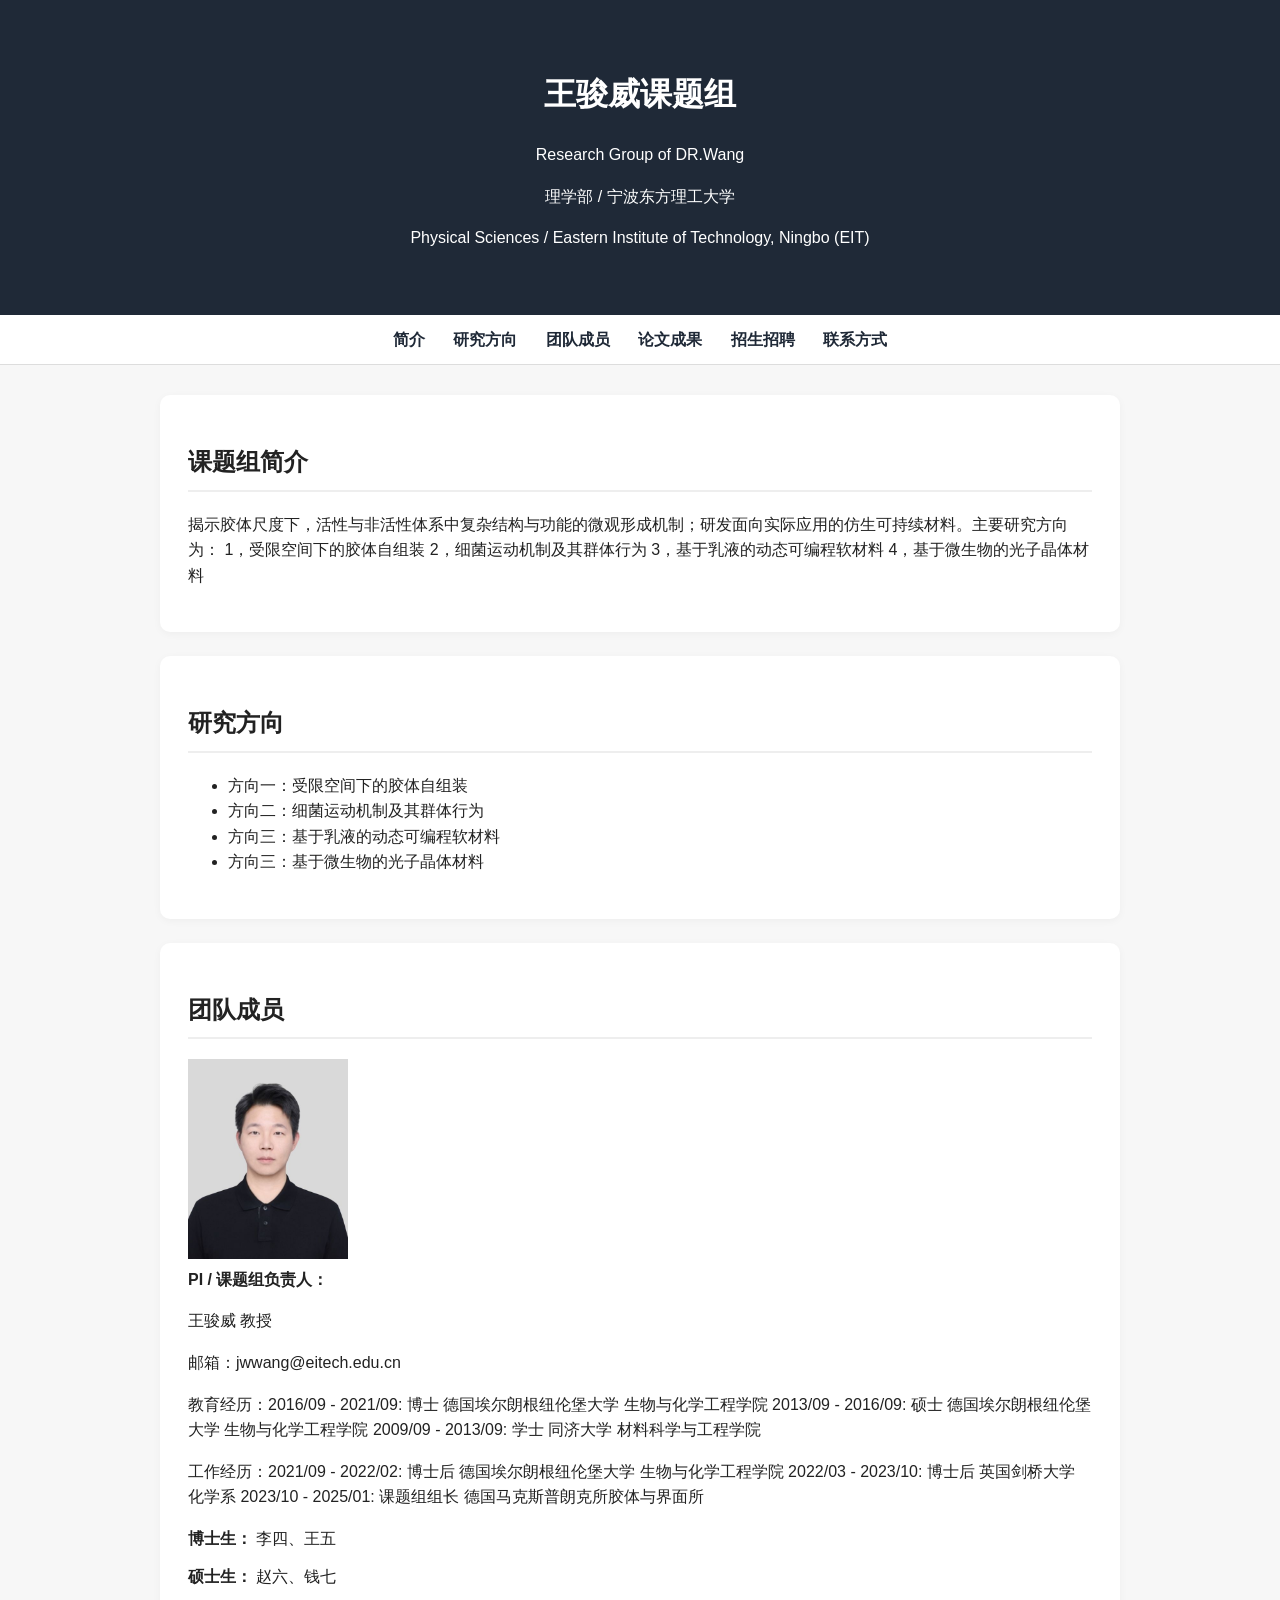
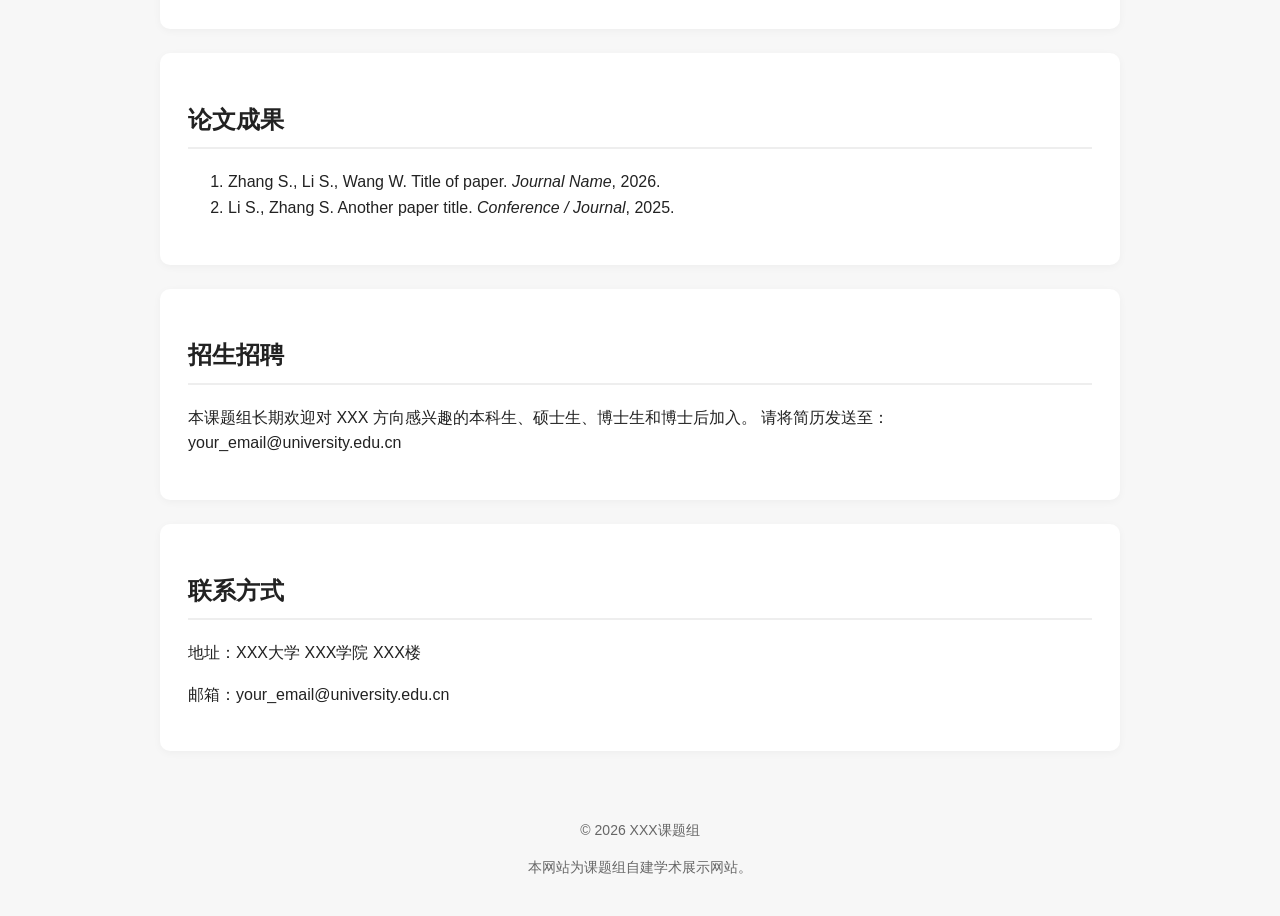
==== index.html @ a70070eb "Update index.html" ====
<!DOCTYPE html>
<html lang="zh-CN">
<head>
  <meta charset="UTF-8" />
  <meta name="viewport" content="width=device-width, initial-scale=1.0" />
  <title>王骏威课题组</title>
  <style>
    body {
      margin: 0;
      font-family: -apple-system, BlinkMacSystemFont, "Segoe UI", "Microsoft YaHei", sans-serif;
      line-height: 1.6;
      color: #222;
      background: #f7f7f7;
    }

    header {
      background: #1f2937;
      color: white;
      padding: 48px 20px;
      text-align: center;
    }

    nav {
      background: white;
      border-bottom: 1px solid #ddd;
      text-align: center;
      padding: 12px;
      position: sticky;
      top: 0;
    }

    nav a {
      margin: 0 12px;
      color: #1f2937;
      text-decoration: none;
      font-weight: 600;
    }

    main {
      max-width: 960px;
      margin: 30px auto;
      padding: 0 20px;
    }

    section {
      background: white;
      margin-bottom: 24px;
      padding: 28px;
      border-radius: 10px;
      box-shadow: 0 2px 8px rgba(0,0,0,0.04);
    }

    h2 {
      border-bottom: 2px solid #eee;
      padding-bottom: 8px;
    }

    .member {
      margin-bottom: 12px;
    }

    footer {
      text-align: center;
      color: #666;
      padding: 24px;
      font-size: 14px;
    }
  </style>
</head>

<body>
  <header>
    <h1>王骏威课题组</h1>
    <p>Research Group of DR.Wang</p>
    <p>理学部 / 宁波东方理工大学</p>
    <p>Physical Sciences / Eastern Institute of Technology, Ningbo (EIT)</p>
  </header>

  <nav>
    <a href="#about">简介</a>
    <a href="#research">研究方向</a>
    <a href="#people">团队成员</a>
    <a href="#publications">论文成果</a>
    <a href="#openings">招生招聘</a>
    <a href="#contact">联系方式</a>
  </nav>

  <main>
    <section id="about">
      <h2>课题组简介</h2>
      <p>
        揭示胶体尺度下，活性与非活性体系中复杂结构与功能的微观形成机制；研发面向实际应用的仿生可持续材料。主要研究方向为：
        1，受限空间下的胶体自组装
        2，细菌运动机制及其群体行为
        3，基于乳液的动态可编程软材料
        4，基于微生物的光子晶体材料
      </p>
    </section>

    <section id="research">
      <h2>研究方向</h2>
      <ul>
        <li>方向一：受限空间下的胶体自组装</li>
        <li>方向二：细菌运动机制及其群体行为</li>
        <li>方向三：基于乳液的动态可编程软材料</li>
        <li>方向三：基于微生物的光子晶体材料</li>
      </ul>
    </section>

    <section id="people">
      <h2>团队成员</h2>
      <div class="member">
        <img src="allimages/PI.jpg" alt="导师照片" style="width:160px; height:200px;">

        <div>
          
          <strong>PI / 课题组负责人：</strong> 
          <p>王骏威 教授</p>
          <p>邮箱：jwwang@eitech.edu.cn</p>
          <p>教育经历：2016/09 - 2021/09: 博士 德国埃尔朗根纽伦堡大学 生物与化学工程学院 
                      2013/09 - 2016/09: 硕士 德国埃尔朗根纽伦堡大学 生物与化学工程学院
                      2009/09 - 2013/09: 学士 同济大学 材料科学与工程学院
          </p>
          <p>工作经历：2021/09 - 2022/02: 博士后 德国埃尔朗根纽伦堡大学 生物与化学工程学院 
                      2022/03 - 2023/10: 博士后 英国剑桥大学 化学系
                      2023/10 - 2025/01: 课题组组长 德国马克斯普朗克所胶体与界面所</p>
        </div>
      </div>




      
      <div class="member">
        <strong>博士生：</strong> 李四、王五
      </div>
      <div class="member">
        <strong>硕士生：</strong> 赵六、钱七
      </div>
    </section>

    <section id="publications">
      <h2>论文成果</h2>
      <ol>
        <li>
          Zhang S., Li S., Wang W. Title of paper. <em>Journal Name</em>, 2026.
        </li>
        <li>
          Li S., Zhang S. Another paper title. <em>Conference / Journal</em>, 2025.
        </li>
      </ol>
    </section>

    <section id="openings">
      <h2>招生招聘</h2>
      <p>
        本课题组长期欢迎对 XXX 方向感兴趣的本科生、硕士生、博士生和博士后加入。
        请将简历发送至：your_email@university.edu.cn
      </p>
    </section>

    <section id="contact">
      <h2>联系方式</h2>
      <p>地址：XXX大学 XXX学院 XXX楼</p>
      <p>邮箱：your_email@university.edu.cn</p>
    </section>
  </main>

  <footer>
    <p>© 2026 XXX课题组</p>
    <p>本网站为课题组自建学术展示网站。</p>
  </footer>
</body>
</html>
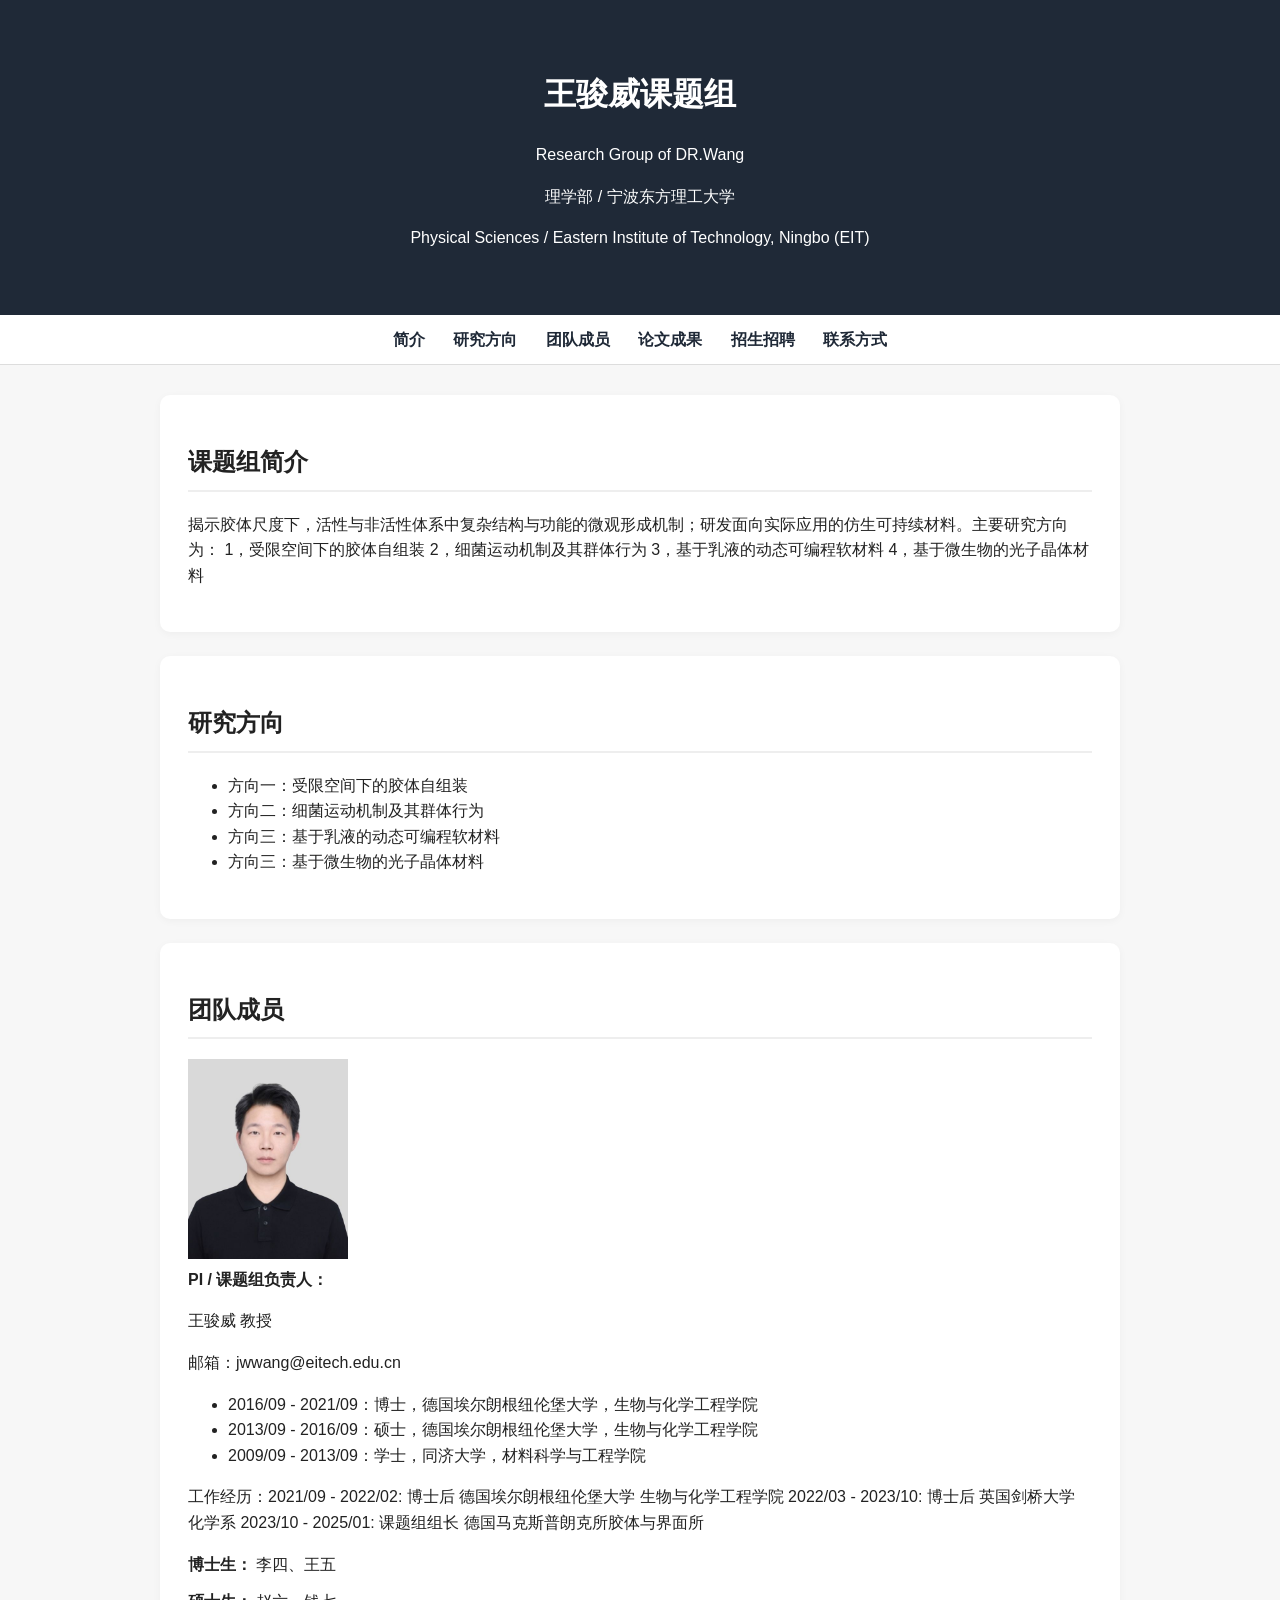
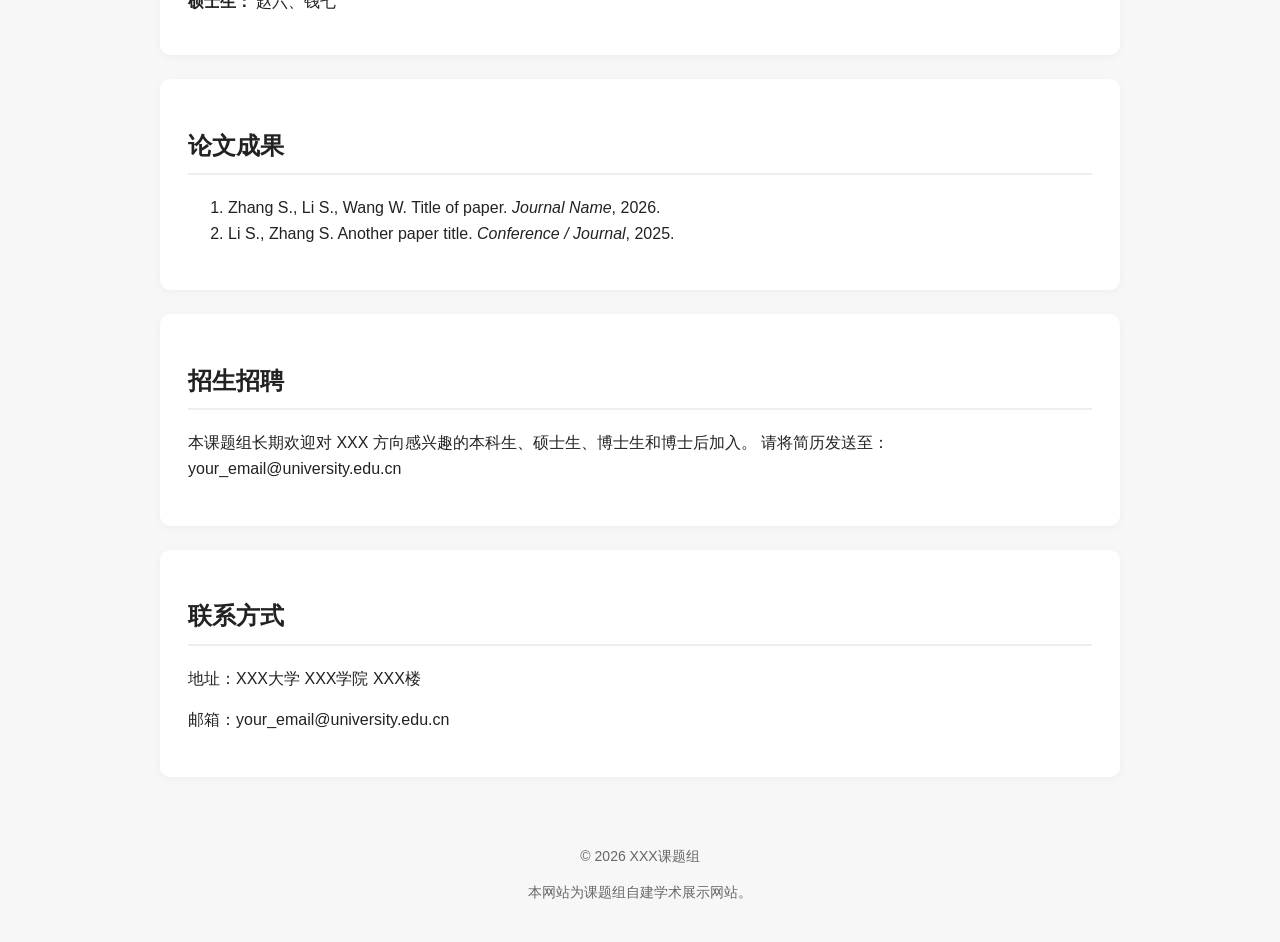
==== commit 6df52dcc: "Update index.html" ====
--- a/index.html
+++ b/index.html
@@ -117,10 +117,11 @@
           <strong>PI / 课题组负责人：</strong> 
           <p>王骏威 教授</p>
           <p>邮箱：jwwang@eitech.edu.cn</p>
-          <p>教育经历：2016/09 - 2021/09: 博士 德国埃尔朗根纽伦堡大学 生物与化学工程学院 
-                      2013/09 - 2016/09: 硕士 德国埃尔朗根纽伦堡大学 生物与化学工程学院
-                      2009/09 - 2013/09: 学士 同济大学 材料科学与工程学院
-          </p>
+          <ul>
+           <li>2016/09 - 2021/09：博士，德国埃尔朗根纽伦堡大学，生物与化学工程学院</li>
+           <li>2013/09 - 2016/09：硕士，德国埃尔朗根纽伦堡大学，生物与化学工程学院</li>
+           <li>2009/09 - 2013/09：学士，同济大学，材料科学与工程学院</li>
+          </ul>
           <p>工作经历：2021/09 - 2022/02: 博士后 德国埃尔朗根纽伦堡大学 生物与化学工程学院 
                       2022/03 - 2023/10: 博士后 英国剑桥大学 化学系
                       2023/10 - 2025/01: 课题组组长 德国马克斯普朗克所胶体与界面所</p>
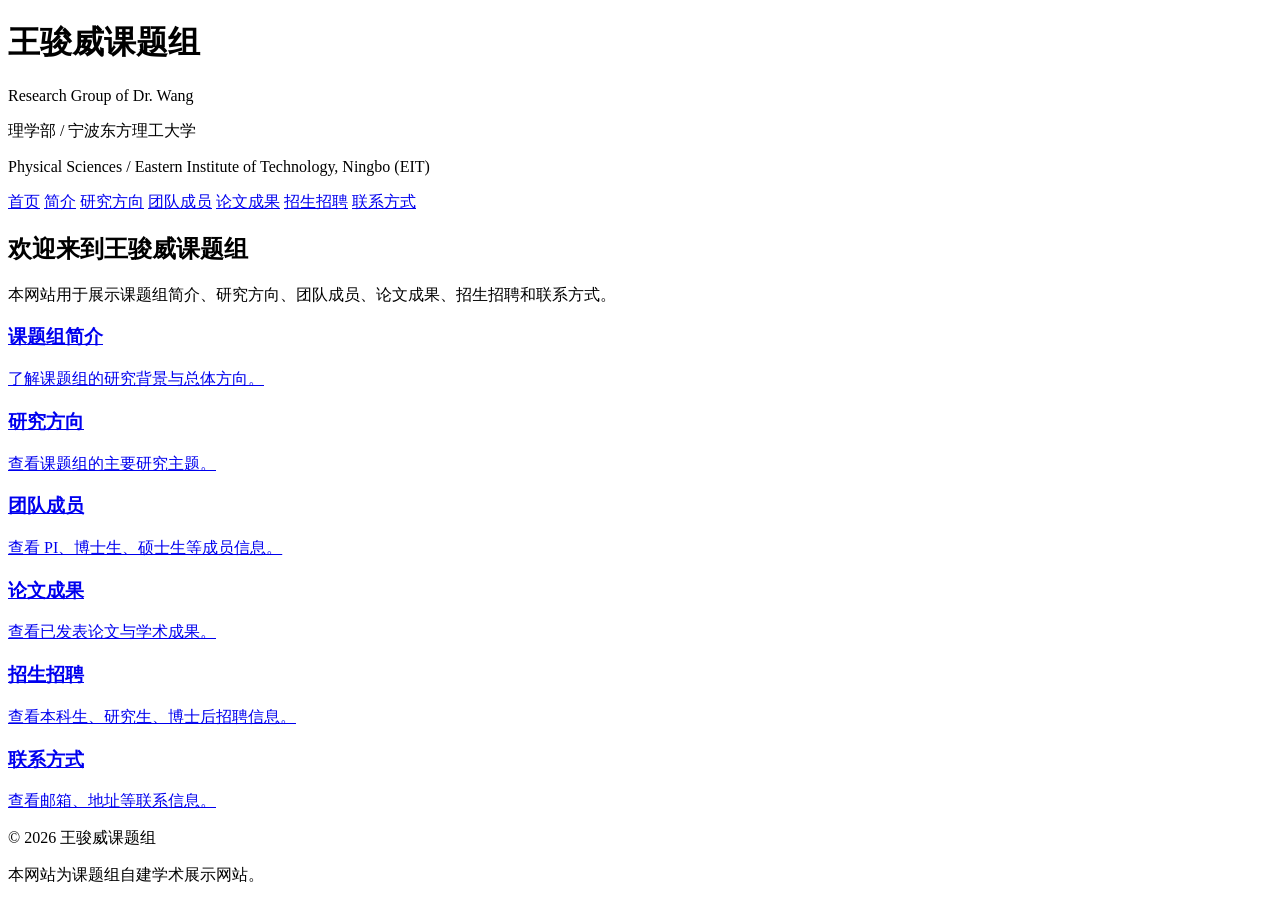
==== commit ce004df8: "Update index.html" ====
--- a/index.html
+++ b/index.html
@@ -4,171 +4,70 @@
   <meta charset="UTF-8" />
   <meta name="viewport" content="width=device-width, initial-scale=1.0" />
   <title>王骏威课题组</title>
-  <style>
-    body {
-      margin: 0;
-      font-family: -apple-system, BlinkMacSystemFont, "Segoe UI", "Microsoft YaHei", sans-serif;
-      line-height: 1.6;
-      color: #222;
-      background: #f7f7f7;
-    }
-
-    header {
-      background: #1f2937;
-      color: white;
-      padding: 48px 20px;
-      text-align: center;
-    }
-
-    nav {
-      background: white;
-      border-bottom: 1px solid #ddd;
-      text-align: center;
-      padding: 12px;
-      position: sticky;
-      top: 0;
-    }
-
-    nav a {
-      margin: 0 12px;
-      color: #1f2937;
-      text-decoration: none;
-      font-weight: 600;
-    }
-
-    main {
-      max-width: 960px;
-      margin: 30px auto;
-      padding: 0 20px;
-    }
-
-    section {
-      background: white;
-      margin-bottom: 24px;
-      padding: 28px;
-      border-radius: 10px;
-      box-shadow: 0 2px 8px rgba(0,0,0,0.04);
-    }
-
-    h2 {
-      border-bottom: 2px solid #eee;
-      padding-bottom: 8px;
-    }
-
-    .member {
-      margin-bottom: 12px;
-    }
-
-    footer {
-      text-align: center;
-      color: #666;
-      padding: 24px;
-      font-size: 14px;
-    }
-  </style>
+  <link rel="stylesheet" href="style.css" />
 </head>
 
 <body>
   <header>
     <h1>王骏威课题组</h1>
-    <p>Research Group of DR.Wang</p>
+    <p>Research Group of Dr. Wang</p>
     <p>理学部 / 宁波东方理工大学</p>
     <p>Physical Sciences / Eastern Institute of Technology, Ningbo (EIT)</p>
   </header>
 
   <nav>
-    <a href="#about">简介</a>
-    <a href="#research">研究方向</a>
-    <a href="#people">团队成员</a>
-    <a href="#publications">论文成果</a>
-    <a href="#openings">招生招聘</a>
-    <a href="#contact">联系方式</a>
+    <a href="index.html" class="active">首页</a>
+    <a href="about.html">简介</a>
+    <a href="research.html">研究方向</a>
+    <a href="people.html">团队成员</a>
+    <a href="publications.html">论文成果</a>
+    <a href="openings.html">招生招聘</a>
+    <a href="contact.html">联系方式</a>
   </nav>
 
   <main>
-    <section id="about">
-      <h2>课题组简介</h2>
+    <section>
+      <h2>欢迎来到王骏威课题组</h2>
       <p>
-        揭示胶体尺度下，活性与非活性体系中复杂结构与功能的微观形成机制；研发面向实际应用的仿生可持续材料。主要研究方向为：
-        1，受限空间下的胶体自组装
-        2，细菌运动机制及其群体行为
-        3，基于乳液的动态可编程软材料
-        4，基于微生物的光子晶体材料
+        本网站用于展示课题组简介、研究方向、团队成员、论文成果、招生招聘和联系方式。
       </p>
     </section>
 
-    <section id="research">
-      <h2>研究方向</h2>
-      <ul>
-        <li>方向一：受限空间下的胶体自组装</li>
-        <li>方向二：细菌运动机制及其群体行为</li>
-        <li>方向三：基于乳液的动态可编程软材料</li>
-        <li>方向三：基于微生物的光子晶体材料</li>
-      </ul>
-    </section>
+    <div class="card-list">
+      <a class="card" href="about.html">
+        <h3>课题组简介</h3>
+        <p>了解课题组的研究背景与总体方向。</p>
+      </a>
 
-    <section id="people">
-      <h2>团队成员</h2>
-      <div class="member">
-        <img src="allimages/PI.jpg" alt="导师照片" style="width:160px; height:200px;">
+      <a class="card" href="research.html">
+        <h3>研究方向</h3>
+        <p>查看课题组的主要研究主题。</p>
+      </a>
 
-        <div>
-          
-          <strong>PI / 课题组负责人：</strong> 
-          <p>王骏威 教授</p>
-          <p>邮箱：jwwang@eitech.edu.cn</p>
-          <ul>
-           <li>2016/09 - 2021/09：博士，德国埃尔朗根纽伦堡大学，生物与化学工程学院</li>
-           <li>2013/09 - 2016/09：硕士，德国埃尔朗根纽伦堡大学，生物与化学工程学院</li>
-           <li>2009/09 - 2013/09：学士，同济大学，材料科学与工程学院</li>
-          </ul>
-          <p>工作经历：2021/09 - 2022/02: 博士后 德国埃尔朗根纽伦堡大学 生物与化学工程学院 
-                      2022/03 - 2023/10: 博士后 英国剑桥大学 化学系
-                      2023/10 - 2025/01: 课题组组长 德国马克斯普朗克所胶体与界面所</p>
-        </div>
-      </div>
+      <a class="card" href="people.html">
+        <h3>团队成员</h3>
+        <p>查看 PI、博士生、硕士生等成员信息。</p>
+      </a>
 
+      <a class="card" href="publications.html">
+        <h3>论文成果</h3>
+        <p>查看已发表论文与学术成果。</p>
+      </a>
 
+      <a class="card" href="openings.html">
+        <h3>招生招聘</h3>
+        <p>查看本科生、研究生、博士后招聘信息。</p>
+      </a>
 
-
-      
-      <div class="member">
-        <strong>博士生：</strong> 李四、王五
-      </div>
-      <div class="member">
-        <strong>硕士生：</strong> 赵六、钱七
-      </div>
-    </section>
-
-    <section id="publications">
-      <h2>论文成果</h2>
-      <ol>
-        <li>
-          Zhang S., Li S., Wang W. Title of paper. <em>Journal Name</em>, 2026.
-        </li>
-        <li>
-          Li S., Zhang S. Another paper title. <em>Conference / Journal</em>, 2025.
-        </li>
-      </ol>
-    </section>
-
-    <section id="openings">
-      <h2>招生招聘</h2>
-      <p>
-        本课题组长期欢迎对 XXX 方向感兴趣的本科生、硕士生、博士生和博士后加入。
-        请将简历发送至：your_email@university.edu.cn
-      </p>
-    </section>
-
-    <section id="contact">
-      <h2>联系方式</h2>
-      <p>地址：XXX大学 XXX学院 XXX楼</p>
-      <p>邮箱：your_email@university.edu.cn</p>
-    </section>
+      <a class="card" href="contact.html">
+        <h3>联系方式</h3>
+        <p>查看邮箱、地址等联系信息。</p>
+      </a>
+    </div>
   </main>
 
   <footer>
-    <p>© 2026 XXX课题组</p>
+    <p>© 2026 王骏威课题组</p>
     <p>本网站为课题组自建学术展示网站。</p>
   </footer>
 </body>
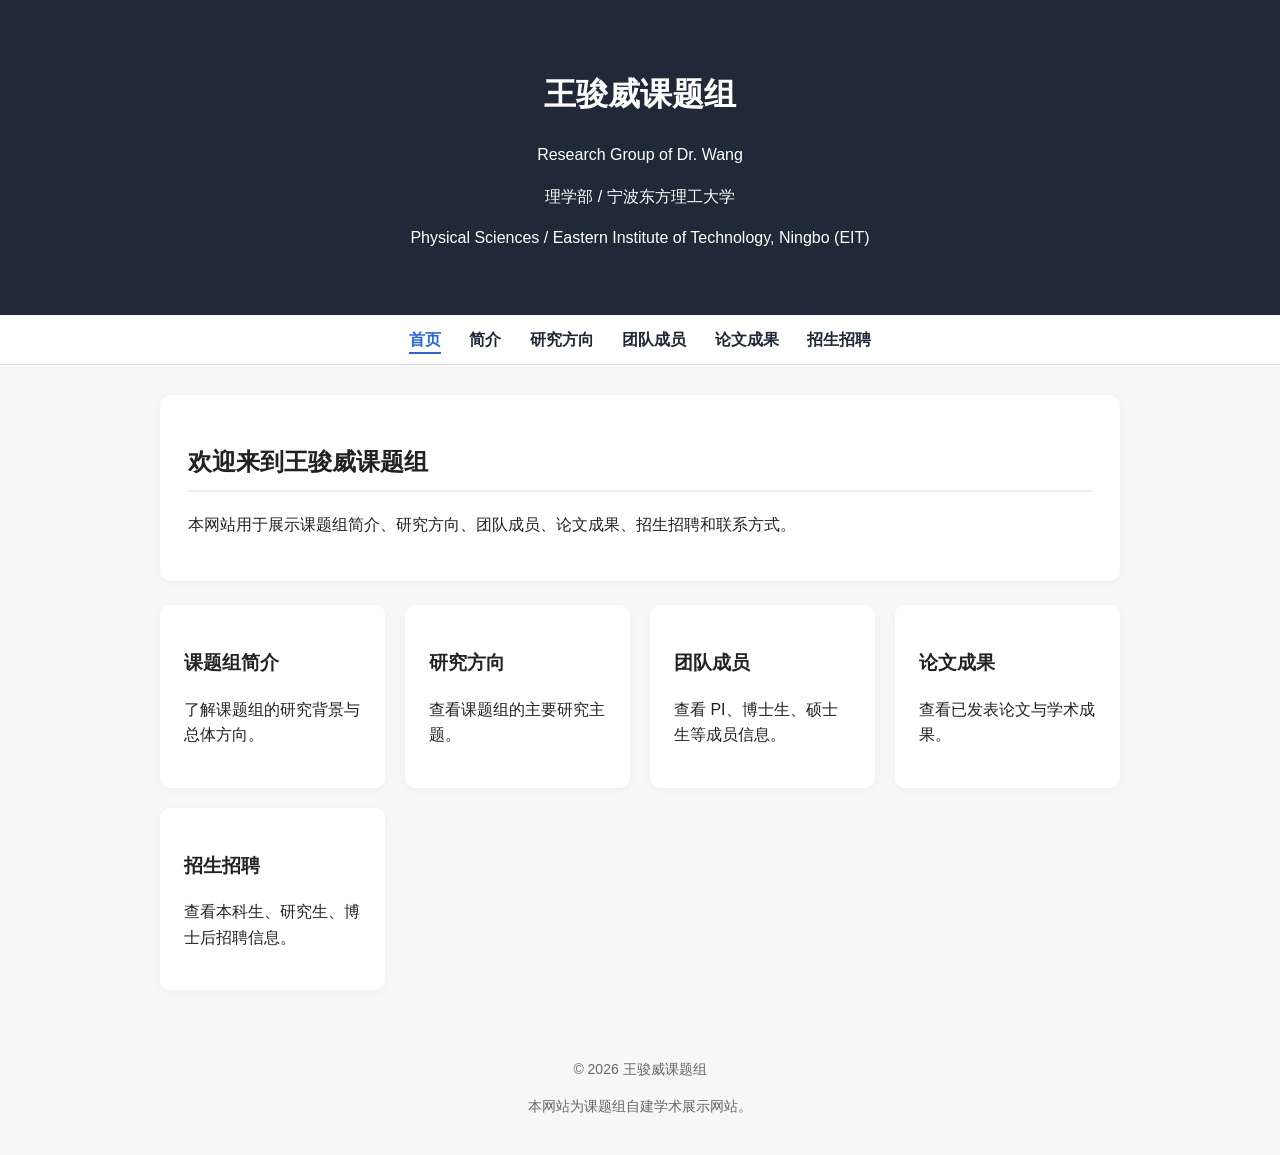
==== commit dbad5f08: "Update index.html" ====
--- a/index.html
+++ b/index.html
@@ -22,7 +22,6 @@
     <a href="people.html">团队成员</a>
     <a href="publications.html">论文成果</a>
     <a href="openings.html">招生招聘</a>
-    <a href="contact.html">联系方式</a>
   </nav>
 
   <main>
@@ -59,10 +58,6 @@
         <p>查看本科生、研究生、博士后招聘信息。</p>
       </a>
 
-      <a class="card" href="contact.html">
-        <h3>联系方式</h3>
-        <p>查看邮箱、地址等联系信息。</p>
-      </a>
     </div>
   </main>
 
--- a/style.css
+++ b/style.css
@@ -0,0 +1,98 @@
+body {
+  margin: 0;
+  font-family: -apple-system, BlinkMacSystemFont, "Segoe UI", "Microsoft YaHei", sans-serif;
+  line-height: 1.6;
+  color: #222;
+  background: #f7f7f7;
+}
+
+header {
+  background: #1f2937;
+  color: white;
+  padding: 48px 20px;
+  text-align: center;
+}
+
+nav {
+  background: white;
+  border-bottom: 1px solid #ddd;
+  text-align: center;
+  padding: 12px;
+  position: sticky;
+  top: 0;
+  z-index: 100;
+}
+
+nav a {
+  margin: 0 12px;
+  color: #1f2937;
+  text-decoration: none;
+  font-weight: 600;
+}
+
+nav a:hover {
+  color: #2563eb;
+}
+
+nav a.active {
+  color: #2563eb;
+  border-bottom: 2px solid #2563eb;
+  padding-bottom: 4px;
+}
+
+main {
+  max-width: 960px;
+  margin: 30px auto;
+  padding: 0 20px;
+}
+
+section {
+  background: white;
+  margin-bottom: 24px;
+  padding: 28px;
+  border-radius: 10px;
+  box-shadow: 0 2px 8px rgba(0,0,0,0.04);
+}
+
+h2 {
+  border-bottom: 2px solid #eee;
+  padding-bottom: 8px;
+}
+
+.member {
+  margin-bottom: 12px;
+}
+
+.member img {
+  width: 160px;
+  height: 200px;
+  object-fit: cover;
+}
+
+footer {
+  text-align: center;
+  color: #666;
+  padding: 24px;
+  font-size: 14px;
+}
+
+.card-list {
+  display: grid;
+  grid-template-columns: repeat(auto-fit, minmax(220px, 1fr));
+  gap: 20px;
+}
+
+.card {
+  background: white;
+  padding: 24px;
+  border-radius: 10px;
+  text-decoration: none;
+  color: #222;
+  box-shadow: 0 2px 8px rgba(0,0,0,0.04);
+}
+
+.card:hover {
+  transform: translateY(-3px);
+  transition: 0.2s;
+  box-shadow: 0 4px 14px rgba(0,0,0,0.08);
+}
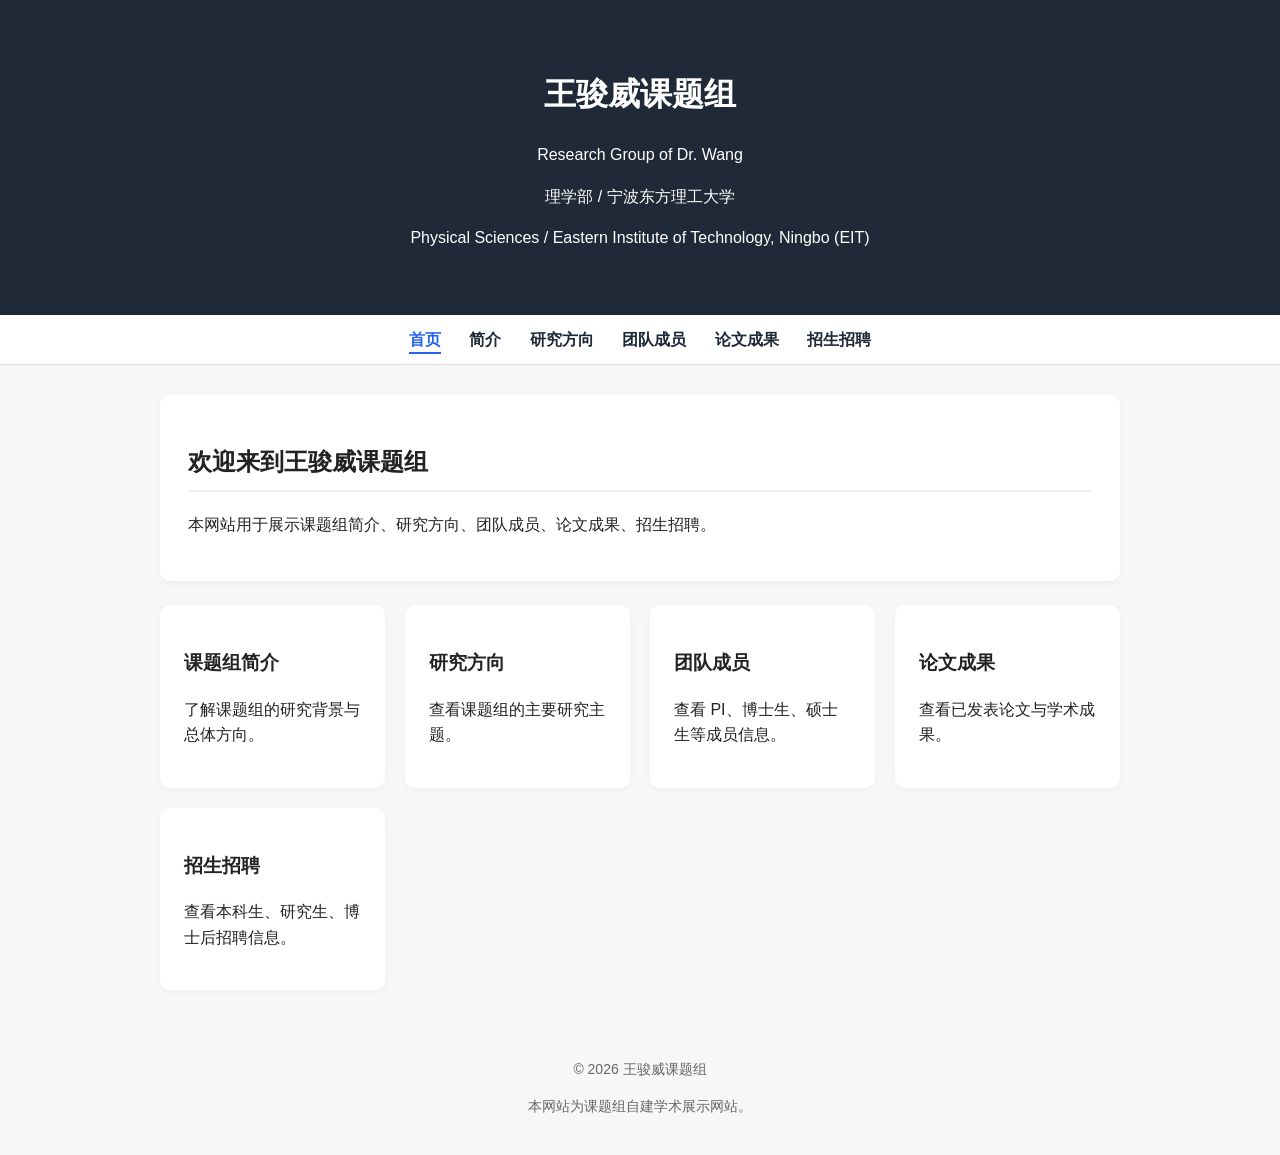
==== commit bed5687c: "Update index.html" ====
--- a/index.html
+++ b/index.html
@@ -28,7 +28,7 @@
     <section>
       <h2>欢迎来到王骏威课题组</h2>
       <p>
-        本网站用于展示课题组简介、研究方向、团队成员、论文成果、招生招聘和联系方式。
+        本网站用于展示课题组简介、研究方向、团队成员、论文成果、招生招聘。
       </p>
     </section>
 
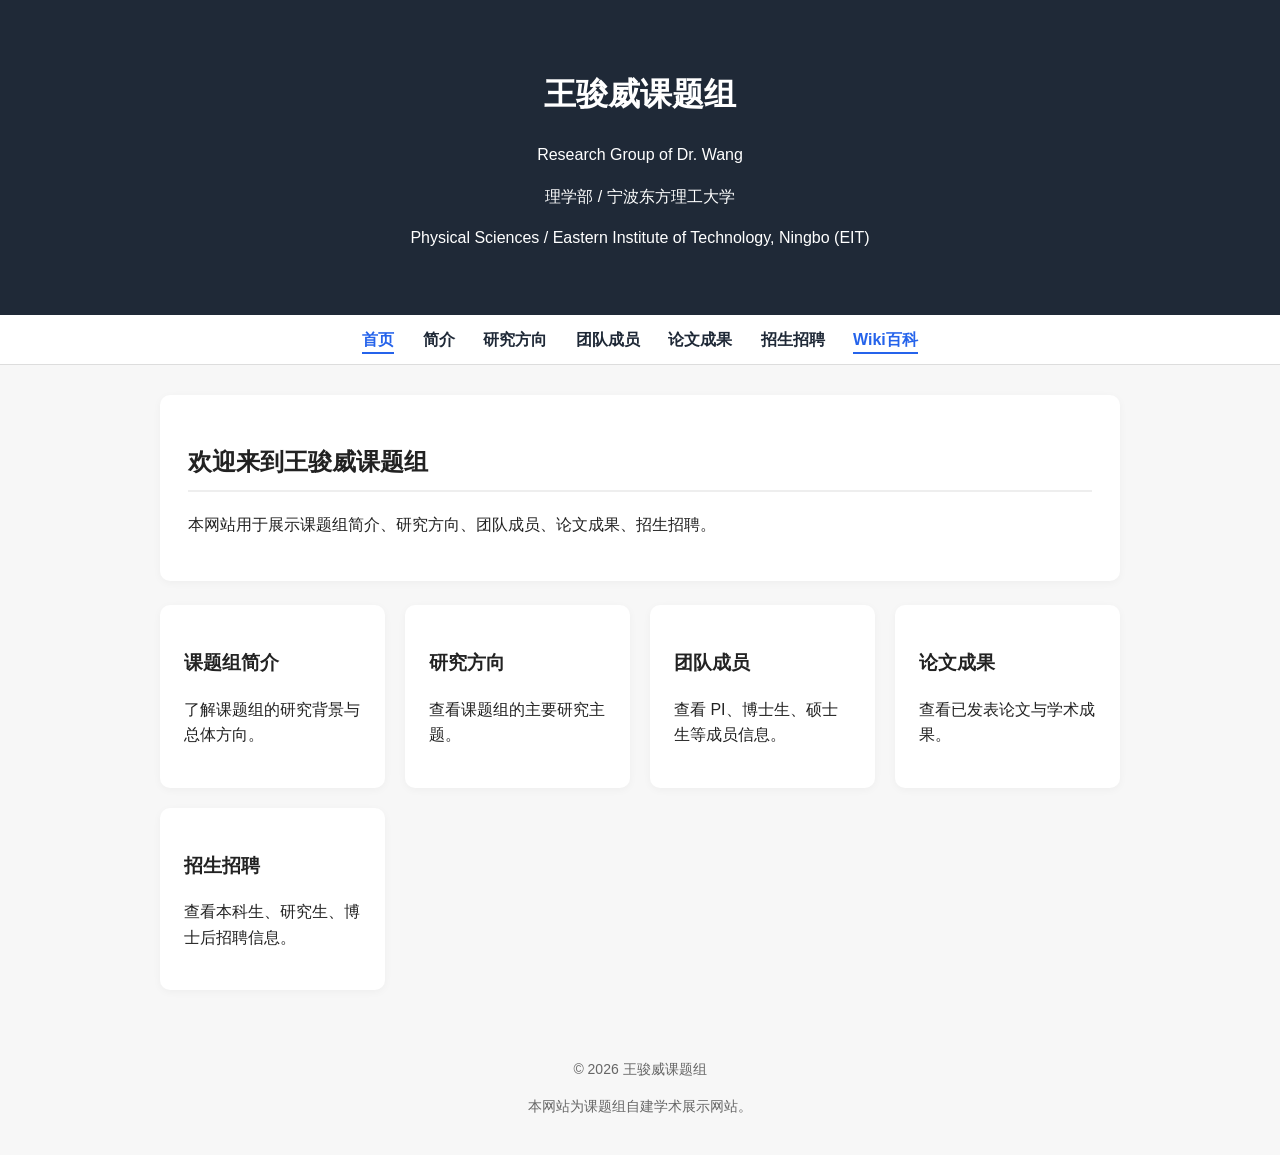
==== commit 14829446: "Update index.html" ====
--- a/index.html
+++ b/index.html
@@ -22,6 +22,7 @@
     <a href="people.html">团队成员</a>
     <a href="publications.html">论文成果</a>
     <a href="openings.html">招生招聘</a>
+    <a href="wiki.html" class="active">Wiki百科</a>
   </nav>
 
   <main>
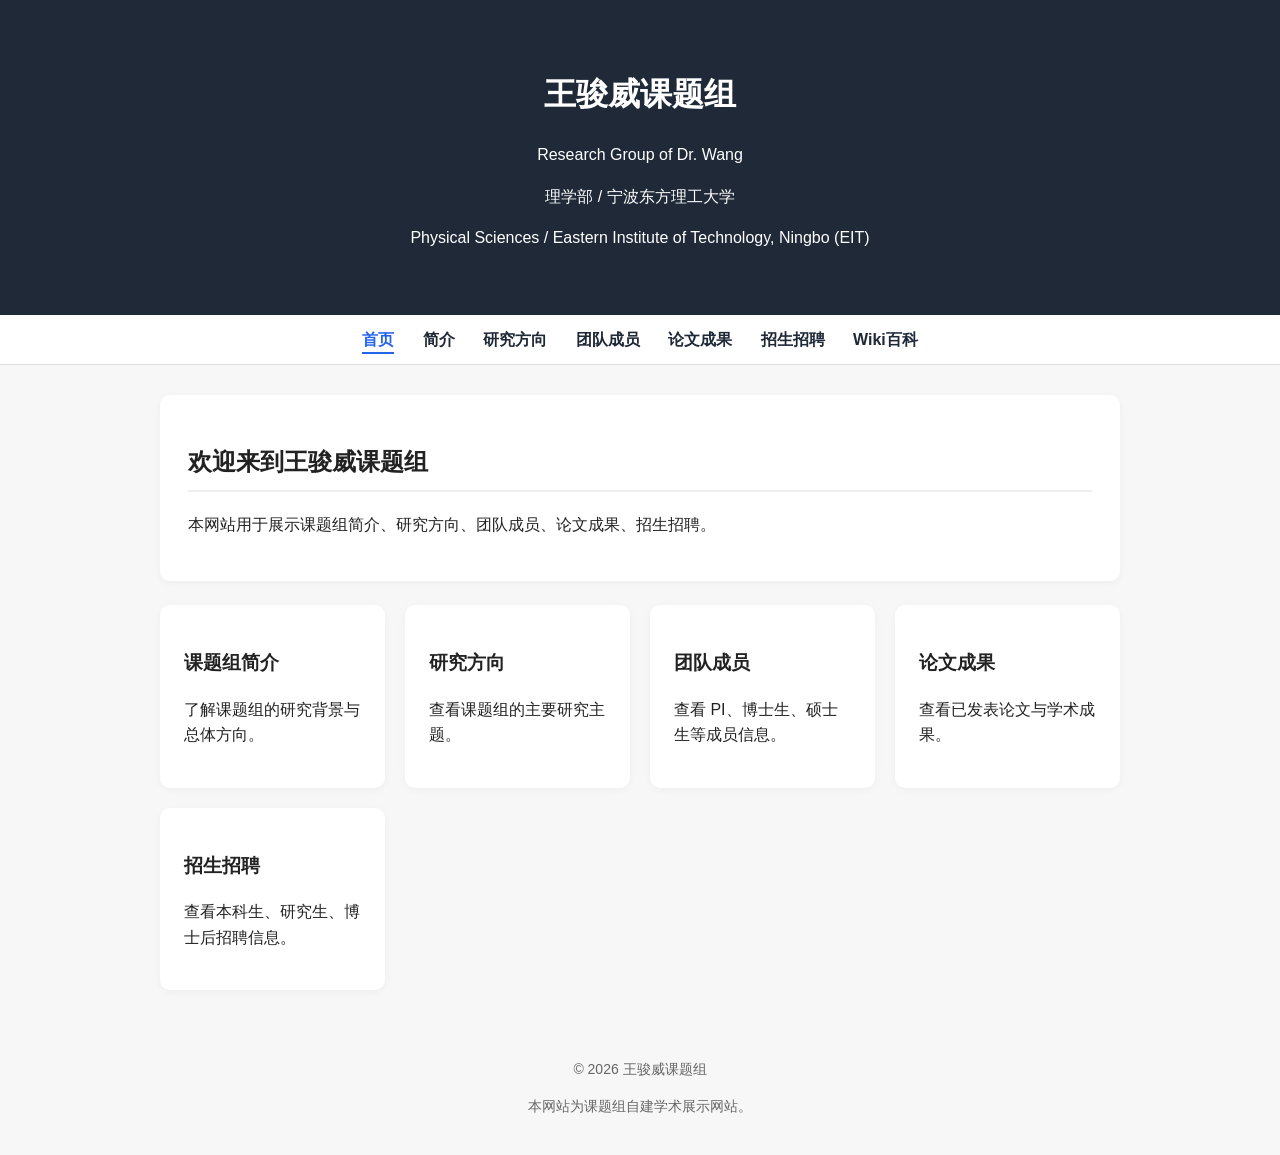
==== commit f1f39bc7: "Update index.html" ====
--- a/index.html
+++ b/index.html
@@ -22,7 +22,7 @@
     <a href="people.html">团队成员</a>
     <a href="publications.html">论文成果</a>
     <a href="openings.html">招生招聘</a>
-    <a href="wiki.html" class="active">Wiki百科</a>
+    <a href="wiki.html">Wiki百科</a>
   </nav>
 
   <main>
--- a/style.css
+++ b/style.css
@@ -96,3 +96,374 @@
   transition: 0.2s;
   box-shadow: 0 4px 14px rgba(0,0,0,0.08);
 }
+/* ========================================
+   Wiki 页面
+======================================== */
+
+.wiki-container {
+  max-width: 1400px;
+  margin: 30px auto;
+  padding: 0 30px;
+
+  display: grid;
+  grid-template-columns: 260px minmax(0, 1fr);
+  gap: 32px;
+
+  align-items: start;
+}
+
+
+/* ========================================
+   Wiki 左侧导航栏
+======================================== */
+
+.wiki-sidebar {
+  background: white;
+  padding: 22px;
+
+  border-radius: 10px;
+
+  box-shadow: 0 2px 8px rgba(0,0,0,0.04);
+
+  position: sticky;
+  top: 80px;
+}
+
+.wiki-sidebar h2 {
+  margin-top: 0;
+  margin-bottom: 18px;
+
+  font-size: 20px;
+
+  border-bottom: 2px solid #eee;
+  padding-bottom: 10px;
+}
+
+
+/* Wiki 搜索框 */
+
+#wiki-search {
+  width: 100%;
+  box-sizing: border-box;
+
+  padding: 10px 12px;
+  margin-bottom: 18px;
+
+  border: 1px solid #d1d5db;
+  border-radius: 6px;
+
+  font-size: 14px;
+  font-family: inherit;
+
+  outline: none;
+
+  background: #fafafa;
+}
+
+#wiki-search:focus {
+  border-color: #2563eb;
+  background: white;
+
+  box-shadow: 0 0 0 3px rgba(37,99,235,0.08);
+}
+
+
+/* ========================================
+   Wiki 词条列表
+======================================== */
+
+#wiki-list {
+  list-style: none;
+
+  padding: 0;
+  margin: 0;
+}
+
+#wiki-list li {
+  margin-bottom: 5px;
+}
+
+#wiki-list a {
+  display: block;
+
+  padding: 8px 10px;
+
+  border-radius: 6px;
+
+  text-decoration: none;
+
+  color: #1f2937;
+
+  line-height: 1.35;
+}
+
+#wiki-list a:hover {
+  background: #f3f4f6;
+
+  color: #2563eb;
+}
+
+
+/* 英文名称 */
+
+.wiki-en {
+  display: block;
+
+  margin-top: 2px;
+
+  font-size: 12px;
+
+  color: #9ca3af;
+
+  font-weight: normal;
+}
+
+
+/* ========================================
+   Wiki 正文
+======================================== */
+
+.wiki-content {
+  background: white;
+
+  padding: 36px 42px;
+
+  border-radius: 10px;
+
+  box-shadow: 0 2px 8px rgba(0,0,0,0.04);
+
+  min-width: 0;
+}
+
+
+/* Wiki 一级标题 */
+
+.wiki-content h1 {
+  margin-top: 0;
+
+  font-size: 34px;
+  line-height: 1.3;
+
+  border-bottom: 2px solid #eee;
+
+  padding-bottom: 12px;
+  margin-bottom: 24px;
+}
+
+
+/* Wiki 二级标题 */
+
+.wiki-content h2 {
+  margin-top: 38px;
+
+  font-size: 24px;
+
+  border-bottom: 1px solid #eee;
+
+  padding-bottom: 8px;
+}
+
+
+/* Wiki 三级标题 */
+
+.wiki-content h3 {
+  margin-top: 28px;
+
+  font-size: 19px;
+}
+
+
+/* 正文 */
+
+.wiki-content p {
+  line-height: 1.8;
+
+  margin: 14px 0;
+}
+
+
+/* 列表 */
+
+.wiki-content ul,
+.wiki-content ol {
+  padding-left: 28px;
+}
+
+.wiki-content li {
+  margin-bottom: 6px;
+}
+
+
+/* ========================================
+   Wiki 链接
+======================================== */
+
+.wiki-content a {
+  color: #2563eb;
+
+  text-decoration: none;
+}
+
+.wiki-content a:hover {
+  text-decoration: underline;
+}
+
+
+/* ========================================
+   Wiki 图片
+======================================== */
+
+.wiki-content img {
+  max-width: 100%;
+
+  height: auto;
+
+  display: block;
+
+  margin: 24px auto;
+
+  border-radius: 6px;
+}
+
+
+/* ========================================
+   Wiki 表格
+======================================== */
+
+.wiki-content table {
+  width: 100%;
+
+  border-collapse: collapse;
+
+  margin: 24px 0;
+
+  font-size: 14px;
+}
+
+.wiki-content th,
+.wiki-content td {
+  border: 1px solid #ddd;
+
+  padding: 10px 12px;
+
+  text-align: left;
+}
+
+.wiki-content th {
+  background: #f5f5f5;
+
+  font-weight: 600;
+}
+
+.wiki-content tr:nth-child(even) {
+  background: #fafafa;
+}
+
+
+/* ========================================
+   Wiki 引用
+======================================== */
+
+.wiki-content blockquote {
+  margin: 20px 0;
+
+  padding: 12px 18px;
+
+  border-left: 4px solid #2563eb;
+
+  background: #f8fafc;
+
+  color: #555;
+}
+
+
+/* ========================================
+   Wiki 行内代码
+======================================== */
+
+.wiki-content code {
+  background: #f3f4f6;
+
+  padding: 2px 6px;
+
+  border-radius: 4px;
+
+  font-family:
+    "SFMono-Regular",
+    Consolas,
+    "Liberation Mono",
+    monospace;
+
+  font-size: 0.9em;
+}
+
+
+/* 代码块 */
+
+.wiki-content pre {
+  background: #1f2937;
+
+  color: #f9fafb;
+
+  padding: 18px;
+
+  border-radius: 8px;
+
+  overflow-x: auto;
+
+  line-height: 1.5;
+}
+
+.wiki-content pre code {
+  background: none;
+
+  padding: 0;
+
+  color: inherit;
+}
+
+
+/* ========================================
+   Wiki 移动端
+======================================== */
+
+@media (max-width: 900px) {
+
+  .wiki-container {
+    grid-template-columns: 220px minmax(0, 1fr);
+
+    gap: 20px;
+
+    padding: 0 20px;
+  }
+
+  .wiki-content {
+    padding: 28px;
+  }
+
+}
+
+
+@media (max-width: 700px) {
+
+  .wiki-container {
+    display: block;
+
+    padding: 0 15px;
+  }
+
+  .wiki-sidebar {
+    position: static;
+
+    margin-bottom: 20px;
+  }
+
+  .wiki-content {
+    padding: 24px 20px;
+  }
+
+  .wiki-content h1 {
+    font-size: 28px;
+  }
+
+}
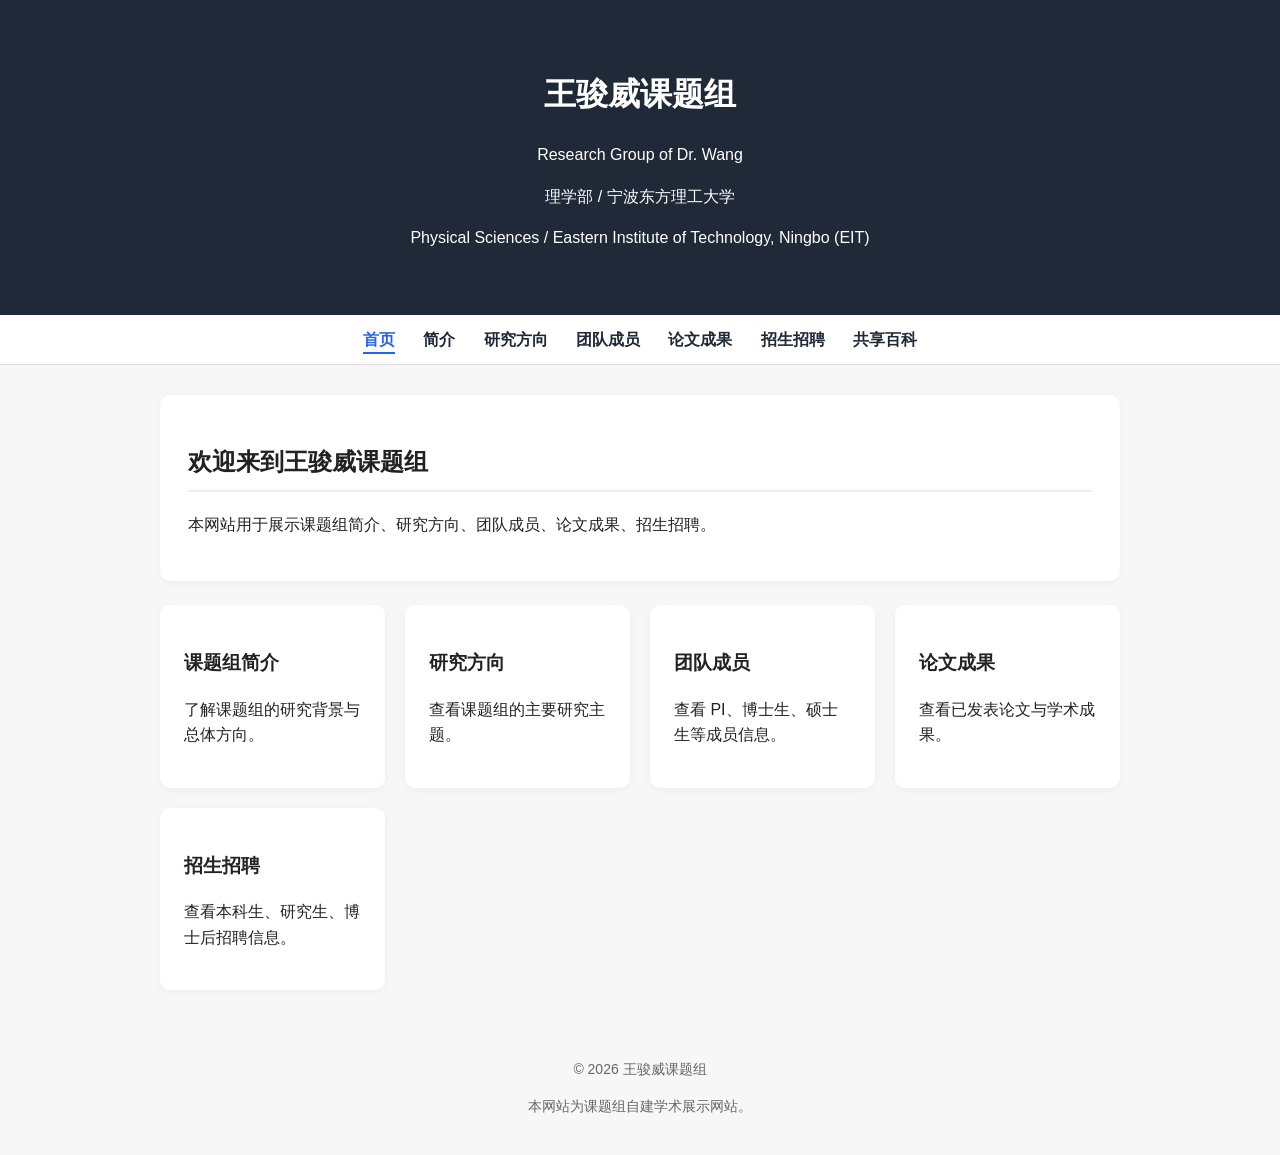
==== commit 89a4c11a: "Update index.html" ====
--- a/index.html
+++ b/index.html
@@ -22,7 +22,7 @@
     <a href="people.html">团队成员</a>
     <a href="publications.html">论文成果</a>
     <a href="openings.html">招生招聘</a>
-    <a href="wiki.html">Wiki百科</a>
+    <a href="wiki.html">共享百科</a>
   </nav>
 
   <main>
